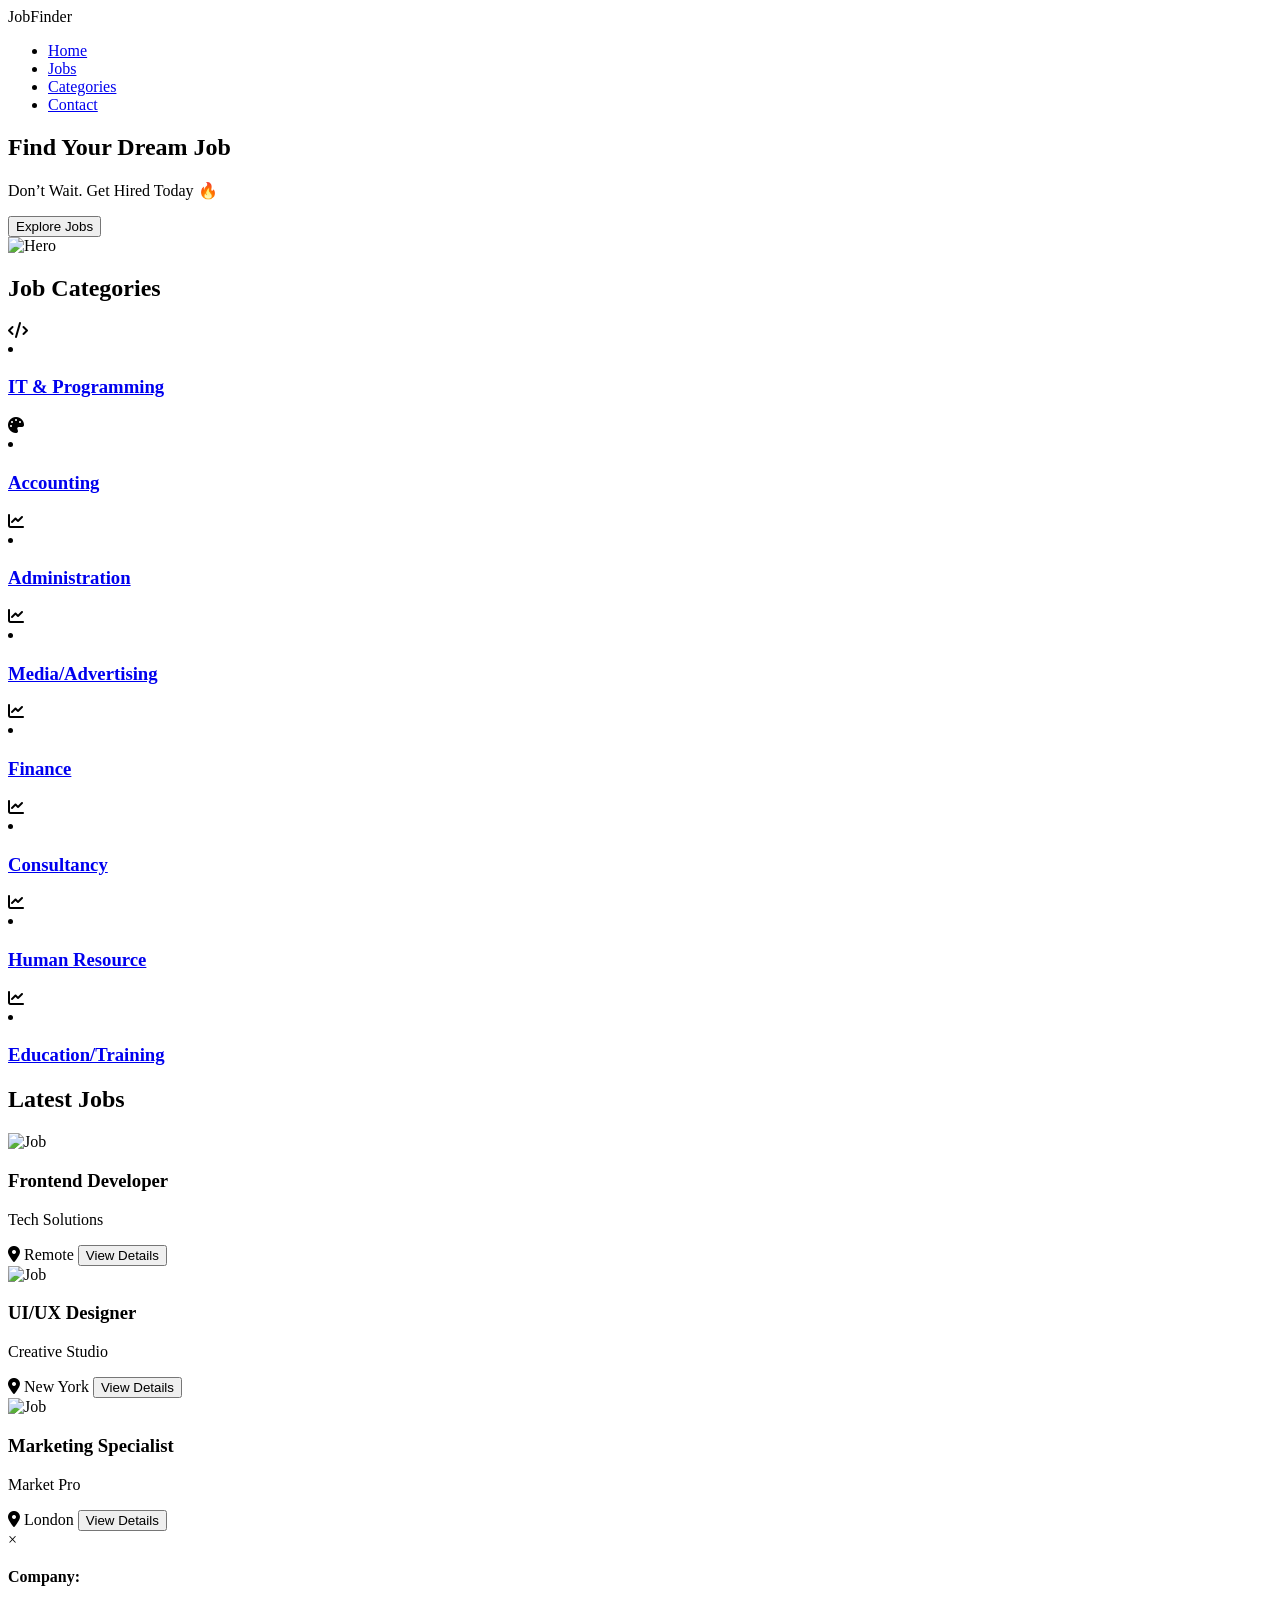
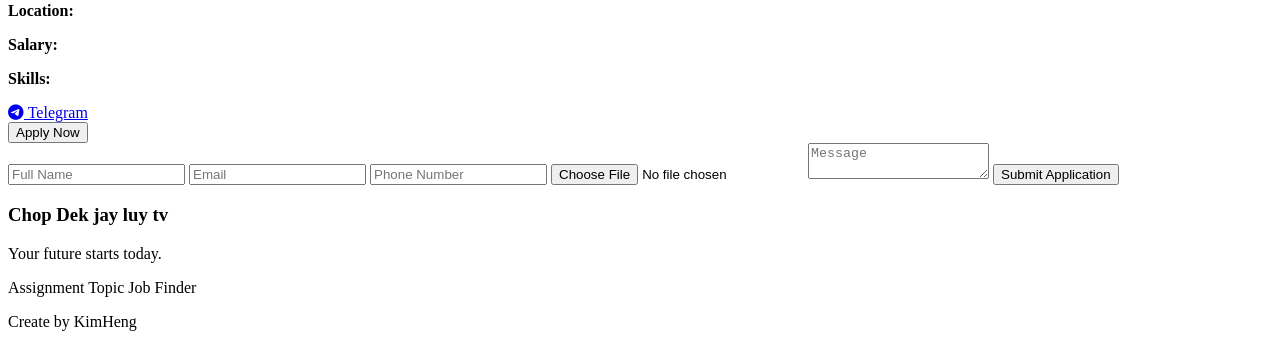
==== index.html @ b7f3eed5 "udate" ====
<!DOCTYPE html>
<html lang="en">
<head>
  <meta charset="UTF-8" />
  <meta name="viewport" content="width=device-width, initial-scale=1.0"/>
  <title>Job Finder</title>

  <link rel="stylesheet" href="style.css" />

  <link
    rel="stylesheet"
    href="https://cdnjs.cloudflare.com/ajax/libs/font-awesome/6.5.1/css/all.min.css"
  />
</head>

<body>

  <!-- HEADER -->
  <header class="header">
    <div class="logo">JobFinder</div>

    <nav>
      <ul class="nav-links">
        <li><a href="#">Home</a></li>
        <li><a href="#jobs">Jobs</a></li>
        <li><a href="#categories">Categories</a></li>
        <li><a href="#contact">Contact</a></li>
      </ul>
    </nav>
  </header>

  <!-- HERO SECTION -->
  <section class="hero">
    <div class="hero-content">
      <h1>Find Your Dream Job</h1>
      <p>Don’t Wait. Get Hired Today 🔥</p>
      <button class="hero-btn">Explore Jobs</button>
    </div>

    <div class="hero-image">
      <img
        src="https://images.unsplash.com/photo-1521737604893-d14cc237f11d"
        alt="Hero"
      />
    </div>
  </section>

  <!-- CATEGORIES -->
  <section class="categories" id="categories">
    <h2>Job Categories</h2>

    <div class="category-grid">

      <div class="category-card">
        <i class="fas fa-code"></i>
        <li><a href="it.html"><h3>IT & Programming</h3></a></li>
      </div>

      <div class="category-card">
        <i class="fas fa-palette"></i>
        <li><a href="Accounting.html"><h3>Accounting</h3></a></li>
      </div>

      <div class="category-card">
        <i class="fas fa-chart-line"></i>
        <li><a href="Administration.html"><h3>Administration</h3></a></li>
      </div>

      <div class="category-card">
        <i class="fas fa-chart-line"></i>
        <li><a href="Media_Advertising.html"><h3>Media/Advertising</h3></a></li>
      </div>

      <div class="category-card">
        <i class="fas fa-chart-line"></i>
        <li><a href="Finance.html"><h3>Finance</h3></a></li>
      </div>

      <div class="category-card">
        <i class="fas fa-chart-line"></i>
        <li><a href="Consultancy.html"><h3>Consultancy</h3></a></li>
      </div>
      <div class="category-card">
        <i class="fas fa-chart-line"></i>
        <li><a href="Human_Resource.html"><h3>Human Resource</h3></a></li>
      </div>
      <div class="category-card">
        <i class="fas fa-chart-line"></i>
        <li><a href="Education_Training.html"><h3>Education/Training</h3></a></li>
      </div>

    </div>
  </section>

  <!-- JOB LIST -->
  <section class="jobs" id="jobs">
    <h2>Latest Jobs</h2>

    <div class="job-grid">

      <!-- CARD 1 -->
      <div class="job-card">
        <img
          src="https://images.unsplash.com/photo-1498050108023-c5249f4df085"
          alt="Job"
        />

        <div class="job-content">
          <h3>Frontend Developer</h3>
          <p>Tech Solutions</p>
          <span><i class="fas fa-location-dot"></i> Remote</span>

          <button
            class="details-btn"
            onclick="openPopup(
            'Frontend Developer',
            'Tech Solutions',
            'Remote',
            '$2500/month',
            'HTML, CSS, JavaScript, React',
            'https://images.unsplash.com/photo-1498050108023-c5249f4df085'
            )"
          >
            View Details
          </button>
        </div>
      </div>

      <!-- CARD 2 -->
      <div class="job-card">
        <img
          src="https://images.unsplash.com/photo-1552664730-d307ca884978"
          alt="Job"
        />

        <div class="job-content">
          <h3>UI/UX Designer</h3>
          <p>Creative Studio</p>
          <span><i class="fas fa-location-dot"></i> New York</span>

          <button
            class="details-btn"
            onclick="openPopup(
            'UI/UX Designer',
            'Creative Studio',
            'New York',
            '$2200/month',
            'Figma, Adobe XD, UI Design',
            'https://images.unsplash.com/photo-1552664730-d307ca884978'
            )"
          >
            View Details
          </button>
        </div>
      </div>

      <!-- CARD 3 -->
      <div class="job-card">
        <img
          src="https://images.unsplash.com/photo-1516321318423-f06f85e504b3"
          alt="Job"
        />

        <div class="job-content">
          <h3>Marketing Specialist</h3>
          <p>Market Pro</p>
          <span><i class="fas fa-location-dot"></i> London</span>

          <button
            class="details-btn"
            onclick="openPopup(
            'Marketing Specialist',
            'Market Pro',
            'London',
            '$1800/month',
            'SEO, Ads, Content Marketing',
            'https://images.unsplash.com/photo-1516321318423-f06f85e504b3'
            )"
          >
            View Details
          </button>
        </div>
      </div>

    </div>
  </section>
  <div class="popup" id="popup">

    <div class="popup-content">

      <span class="close-btn" onclick="closePopup()">
        &times;
      </span>

      <img id="popupImage" src="" alt="">

      <h2 id="popupTitle"></h2>

      <p><strong>Company:</strong> <span id="popupCompany"></span></p>

      <p><strong>Location:</strong> <span id="popupLocation"></span></p>

      <p><strong>Salary:</strong> <span id="popupSalary"></span></p>

      <p><strong>Skills:</strong> <span id="popupSkills"></span></p>

      <div class="contact-buttons">

        <a
          href="https://t.me/KimHengVa"
          target="_blank"
          class="telegram"
        >
          <i class="fab fa-telegram"></i> Telegram
        </a>
      </div>

      <button class="apply-btn" onclick="showApplyForm()">
        Apply Now
      </button>

      <!-- Apply Form -->
      <form id="applyForm">

        <input type="text" placeholder="Full Name" required>

        <input type="email" placeholder="Email" required>

        <input type="tel" placeholder="Phone Number" required>

        <input type="file" required>

        <textarea placeholder="Message"></textarea>

        <button type="submit">Submit Application</button>

      </form>

    </div>
  </div>

  <!-- CONTACT -->
  <footer id="contact">
    <h3>Chop Dek jay luy tv </h3>
    <p>Your future starts today.</p>
    <p>Assignment Topic Job Finder</p>
    <p>Create by KimHeng</p>
  </footer>

  <script src="script.js"></script>

</body>
</html>
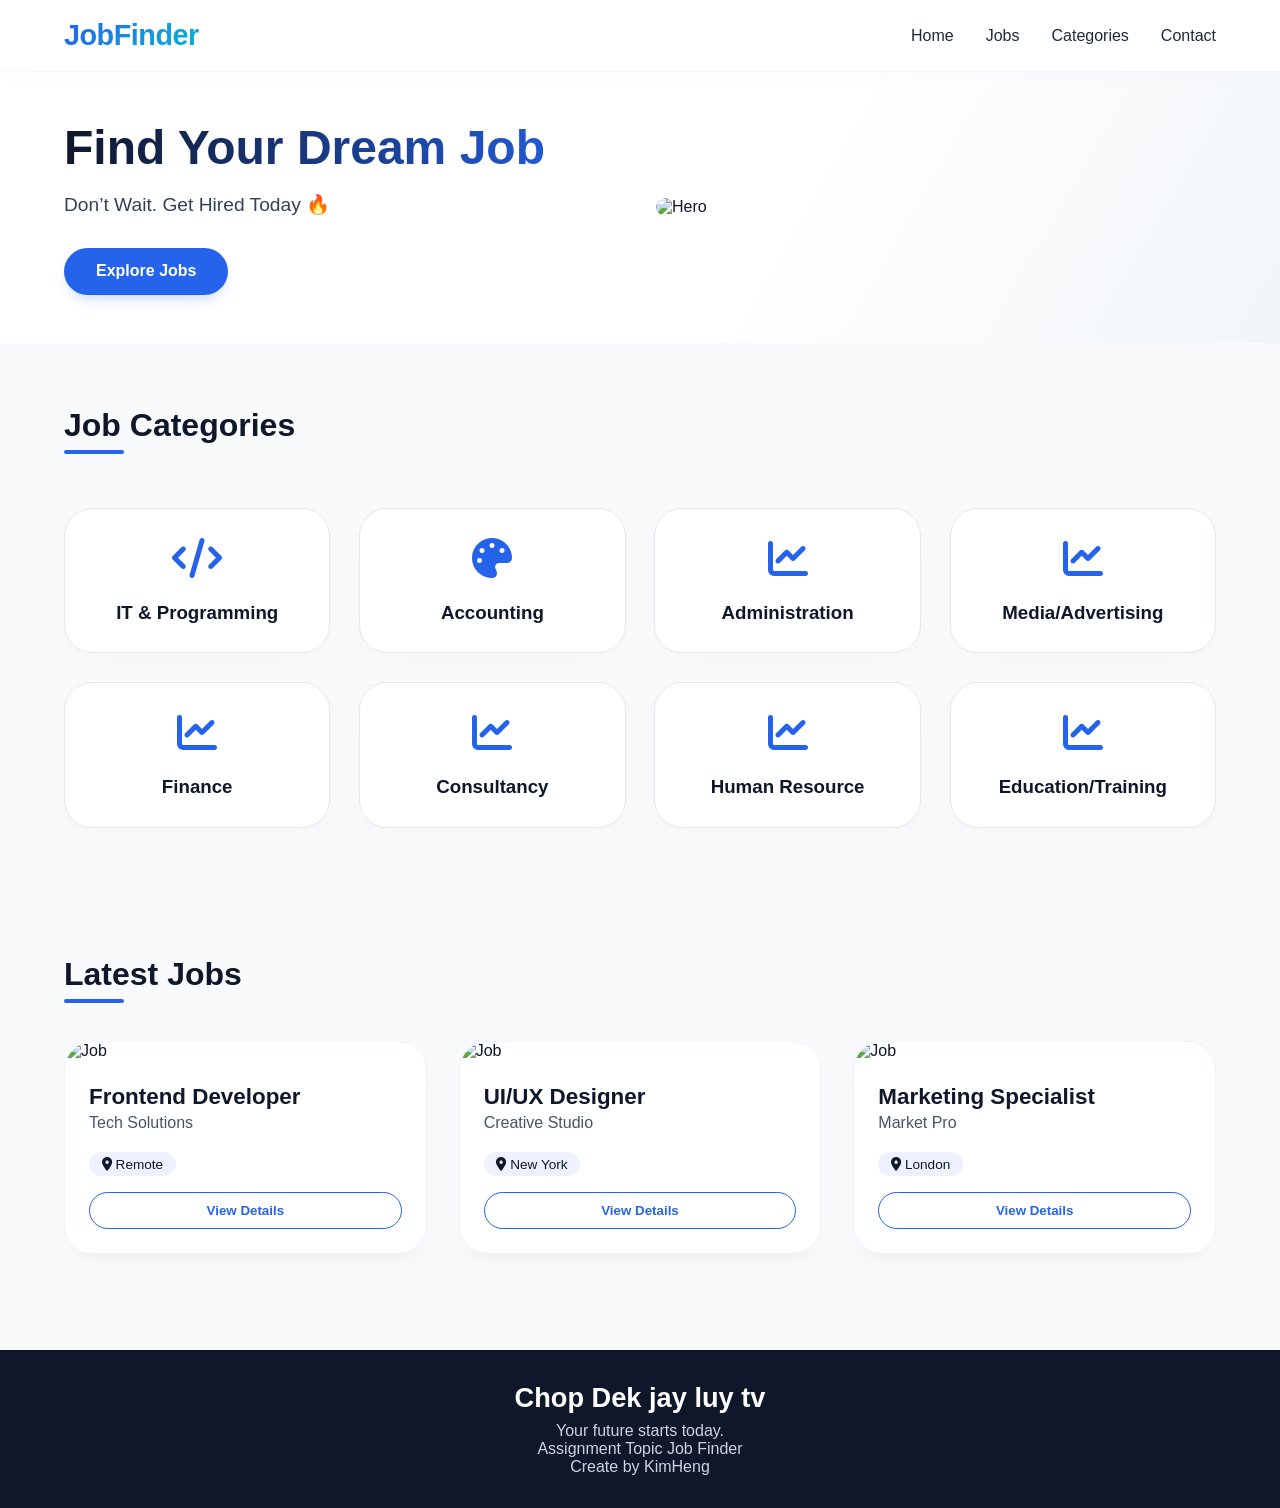
==== commit 899fe73a: "udate" ====
--- a/index.html
+++ b/index.html
@@ -5,7 +5,7 @@
   <meta name="viewport" content="width=device-width, initial-scale=1.0"/>
   <title>Job Finder</title>
 
-  <link rel="stylesheet" href="style.css" />
+  <link rel="stylesheet" href="job/style.css">
 
   <link
     rel="stylesheet"
--- a/job/style.css
+++ b/job/style.css
@@ -0,0 +1,421 @@
+* {
+      margin: 0;
+      padding: 0;
+      box-sizing: border-box;
+    }
+
+    body {
+      font-family: 'Inter', sans-serif;
+      background: #f8fafc;
+      color: #0f172a;
+      scroll-behavior: smooth;
+    }
+
+    /* header / navigation */
+    .header {
+      display: flex;
+      justify-content: space-between;
+      align-items: center;
+      padding: 1.2rem 5%;
+      background: white;
+      box-shadow: 0 4px 20px rgba(0,0,0,0.02), 0 1px 2px rgba(0,0,0,0.03);
+      position: sticky;
+      top: 0;
+      z-index: 100;
+      backdrop-filter: blur(2px);
+      background-color: rgba(255,255,255,0.96);
+    }
+
+    .logo {
+      font-size: 1.8rem;
+      font-weight: 800;
+      background: linear-gradient(135deg, #2563eb, #06b6d4);
+      background-clip: text;
+      -webkit-background-clip: text;
+      color: transparent;
+      letter-spacing: -0.5px;
+    }
+
+    .nav-links {
+      display: flex;
+      gap: 2rem;
+      list-style: none;
+    }
+
+    .nav-links li a {
+      text-decoration: none;
+      font-weight: 500;
+      color: #1e293b;
+      transition: 0.2s;
+    }
+
+    .nav-links li a:hover {
+      color: #2563eb;
+    }
+
+    /* hero section */
+    .hero {
+      display: flex;
+      flex-wrap: wrap;
+      align-items: center;
+      justify-content: space-between;
+      padding: 3rem 5%;
+      gap: 2rem;
+      background: linear-gradient(120deg, #ffffff 60%, #f1f5f9);
+    }
+
+    .hero-content {
+      flex: 1;
+      min-width: 260px;
+    }
+
+    .hero-content h1 {
+      font-size: 3rem;
+      font-weight: 800;
+      line-height: 1.2;
+      background: linear-gradient(to right, #0f172a, #2563eb);
+      background-clip: text;
+      -webkit-background-clip: text;
+      color: transparent;
+      margin-bottom: 1rem;
+    }
+
+    .hero-content p {
+      font-size: 1.2rem;
+      color: #334155;
+      margin-bottom: 2rem;
+    }
+
+    .hero-btn {
+      background: #2563eb;
+      border: none;
+      padding: 0.9rem 2rem;
+      font-weight: 600;
+      font-size: 1rem;
+      border-radius: 40px;
+      color: white;
+      cursor: pointer;
+      transition: all 0.2s ease;
+      box-shadow: 0 8px 14px -6px rgba(37,99,235,0.3);
+    }
+
+    .hero-btn:hover {
+      background: #1d4ed8;
+      transform: translateY(-3px);
+    }
+
+    .hero-image {
+      flex: 1;
+      min-width: 260px;
+      border-radius: 32px;
+      overflow: hidden;
+    }
+
+    .hero-image img {
+      width: 100%;
+      height: auto;
+      display: block;
+      border-radius: 32px;
+      object-fit: cover;
+      transition: 0.3s;
+    }
+
+    /* categories */
+    .categories, .jobs {
+      padding: 4rem 5%;
+    }
+
+    h2 {
+      font-size: 2rem;
+      font-weight: 700;
+      margin-bottom: 2rem;
+      position: relative;
+      display: inline-block;
+    }
+    h2:after {
+      content: '';
+      position: absolute;
+      bottom: -10px;
+      left: 0;
+      width: 60px;
+      height: 4px;
+      background: #2563eb;
+      border-radius: 4px;
+    }
+
+    .category-grid {
+      display: grid;
+      grid-template-columns: repeat(auto-fill, minmax(210px, 1fr));
+      gap: 1.8rem;
+      margin-top: 2rem;
+    }
+
+    .category-card {
+      background: white;
+      padding: 1.8rem 1rem;
+      text-align: center;
+      border-radius: 28px;
+      transition: all 0.2s;
+      box-shadow: 0 8px 20px rgba(0,0,0,0.02);
+      border: 1px solid #e2e8f0;
+      cursor: pointer;
+    }
+    .category-card:hover {
+      transform: translateY(-6px);
+      box-shadow: 0 20px 25px -12px rgba(0,0,0,0.08);
+      border-color: #cbd5e1;
+    }
+    .category-card i {
+      font-size: 2.5rem;
+      color: #2563eb;
+      margin-bottom: 1rem;
+    }
+    .category-card li {
+      list-style: none;
+    }
+    .category-card a {
+      text-decoration: none;
+      color: #0f172a;
+    }
+    .category-card h3 {
+      font-weight: 600;
+      margin-top: 0.5rem;
+    }
+
+    /* job grid */
+    .job-grid {
+      display: grid;
+      grid-template-columns: repeat(auto-fill, minmax(300px, 1fr));
+      gap: 2rem;
+      margin-top: 1rem;
+    }
+
+    .job-card {
+      background: white;
+      border-radius: 28px;
+      overflow: hidden;
+      transition: 0.2s;
+      box-shadow: 0 12px 24px -12px rgba(0,0,0,0.08);
+      border: 1px solid #eef2ff;
+    }
+    .job-card:hover {
+      transform: translateY(-5px);
+      box-shadow: 0 24px 32px -16px rgba(0,0,0,0.12);
+    }
+
+    .job-card img {
+      width: 100%;
+      height: 170px;
+      object-fit: cover;
+    }
+
+    .job-content {
+      padding: 1.5rem;
+    }
+    .job-content h3 {
+      font-size: 1.4rem;
+      font-weight: 700;
+      margin-bottom: 0.25rem;
+    }
+    .job-content p {
+      color: #475569;
+      margin-bottom: 0.75rem;
+    }
+    .job-content span {
+      display: inline-block;
+      background: #eef2ff;
+      padding: 0.3rem 0.8rem;
+      border-radius: 40px;
+      font-size: 0.85rem;
+      font-weight: 500;
+      margin: 0.5rem 0 1rem;
+    }
+
+    .details-btn {
+      background: transparent;
+      border: 1px solid #2563eb;
+      color: #2563eb;
+      padding: 0.6rem 1rem;
+      border-radius: 40px;
+      font-weight: 600;
+      width: 100%;
+      cursor: pointer;
+      transition: 0.2s;
+    }
+    .details-btn:hover {
+      background: #2563eb;
+      color: white;
+    }
+    .details-btn li {
+      list-style: none;
+    }
+    .details-btn a {
+      text-decoration: none;
+      color: inherit;
+    }
+
+    /* popup styles */
+    .popup {
+      display: none;
+      position: fixed;
+      top: 0; left: 0;
+      width: 100%;
+      height: 100%;
+      background-color: rgba(0,0,0,0.75);
+      backdrop-filter: blur(6px);
+      justify-content: center;
+      align-items: center;
+      z-index: 1000;
+      transition: all 0.2s;
+    }
+
+    .popup-content {
+      background: white;
+      width: 90%;
+      max-width: 540px;
+      max-height: 90vh;
+      overflow-y: auto;
+      border-radius: 36px;
+      padding: 1.8rem 2rem 2rem;
+      position: relative;
+      animation: fadeUp 0.25s ease;
+      box-shadow: 0 30px 40px rgba(0,0,0,0.2);
+    }
+    @keyframes fadeUp {
+      from {
+        opacity: 0;
+        transform: translateY(20px);
+      }
+      to {
+        opacity: 1;
+        transform: translateY(0);
+      }
+    }
+
+    .close-btn {
+      position: absolute;
+      top: 1rem;
+      right: 1.5rem;
+      font-size: 2rem;
+      font-weight: 300;
+      cursor: pointer;
+      transition: 0.1s;
+      color: #64748b;
+    }
+    .close-btn:hover {
+      color: #0f172a;
+    }
+
+    .popup-content img {
+      width: 100%;
+      height: 180px;
+      object-fit: cover;
+      border-radius: 24px;
+      margin-bottom: 1.2rem;
+    }
+    .popup-content h2 {
+      margin-bottom: 0.75rem;
+      font-size: 1.8rem;
+    }
+    .popup-content p {
+      margin: 0.6rem 0;
+      font-size: 1rem;
+    }
+    .contact-buttons {
+      display: flex;
+      gap: 1rem;
+      margin: 1.5rem 0 1rem;
+    }
+    .contact-buttons a {
+      flex: 1;
+      text-decoration: none;
+      background: #f1f5f9;
+      padding: 0.7rem;
+      border-radius: 60px;
+      text-align: center;
+      font-weight: 500;
+      transition: 0.2s;
+      color: #1e293b;
+    }
+    .contact-buttons a.telegram:hover {
+      background: #0088cc;
+      color: white;
+    }
+    .apply-btn {
+      background: #059669;
+      color: white;
+      border: none;
+      width: 100%;
+      padding: 0.8rem;
+      font-weight: 700;
+      font-size: 1rem;
+      border-radius: 60px;
+      margin: 0.8rem 0 1.2rem;
+      cursor: pointer;
+      transition: 0.2s;
+    }
+    .apply-btn:hover {
+      background: #047857;
+    }
+
+    #applyForm {
+      display: none;
+      margin-top: 1.2rem;
+      border-top: 1px solid #e2e8f0;
+      padding-top: 1.2rem;
+    }
+    #applyForm input, #applyForm textarea {
+      width: 100%;
+      padding: 0.8rem;
+      margin-bottom: 0.9rem;
+      border: 1px solid #cbd5e1;
+      border-radius: 28px;
+      font-family: inherit;
+      background: #fefefe;
+    }
+    #applyForm textarea {
+      min-height: 80px;
+      resize: vertical;
+    }
+    #applyForm button {
+      background: #2563eb;
+      color: white;
+      border: none;
+      padding: 0.8rem;
+      width: 100%;
+      border-radius: 60px;
+      font-weight: 600;
+      cursor: pointer;
+    }
+    #applyForm button:hover {
+      background: #1d4ed8;
+    }
+
+    footer {
+      background: #0f172a;
+      color: #cbd5e1;
+      text-align: center;
+      padding: 2rem;
+      margin-top: 2rem;
+    }
+    footer h3 {
+      font-size: 1.7rem;
+      margin-bottom: 0.5rem;
+      color: white;
+    }
+
+    @media (max-width: 780px) {
+      .hero {
+        flex-direction: column-reverse;
+        text-align: center;
+      }
+      .hero-content h1 {
+        font-size: 2.2rem;
+      }
+      .nav-links {
+        gap: 1rem;
+      }
+      .category-grid {
+        grid-template-columns: repeat(auto-fill, minmax(160px, 1fr));
+      }
+    }
